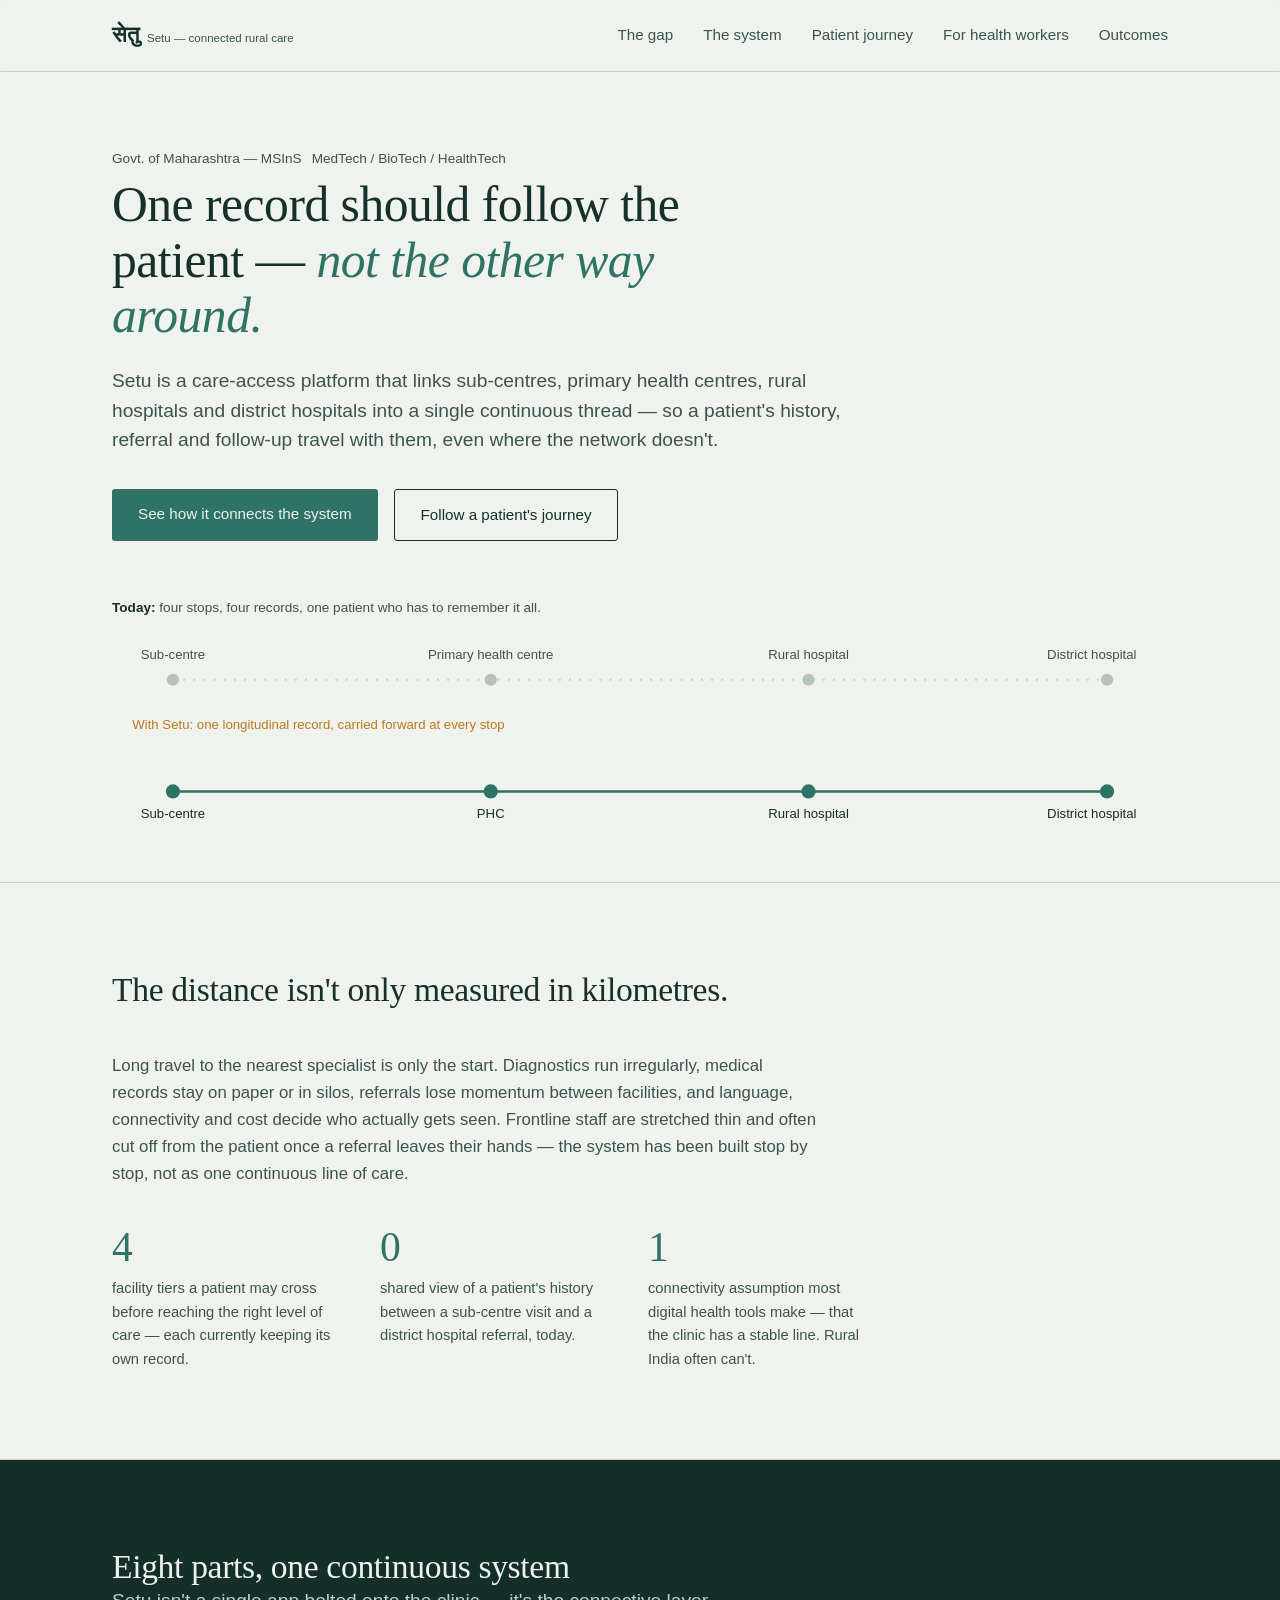
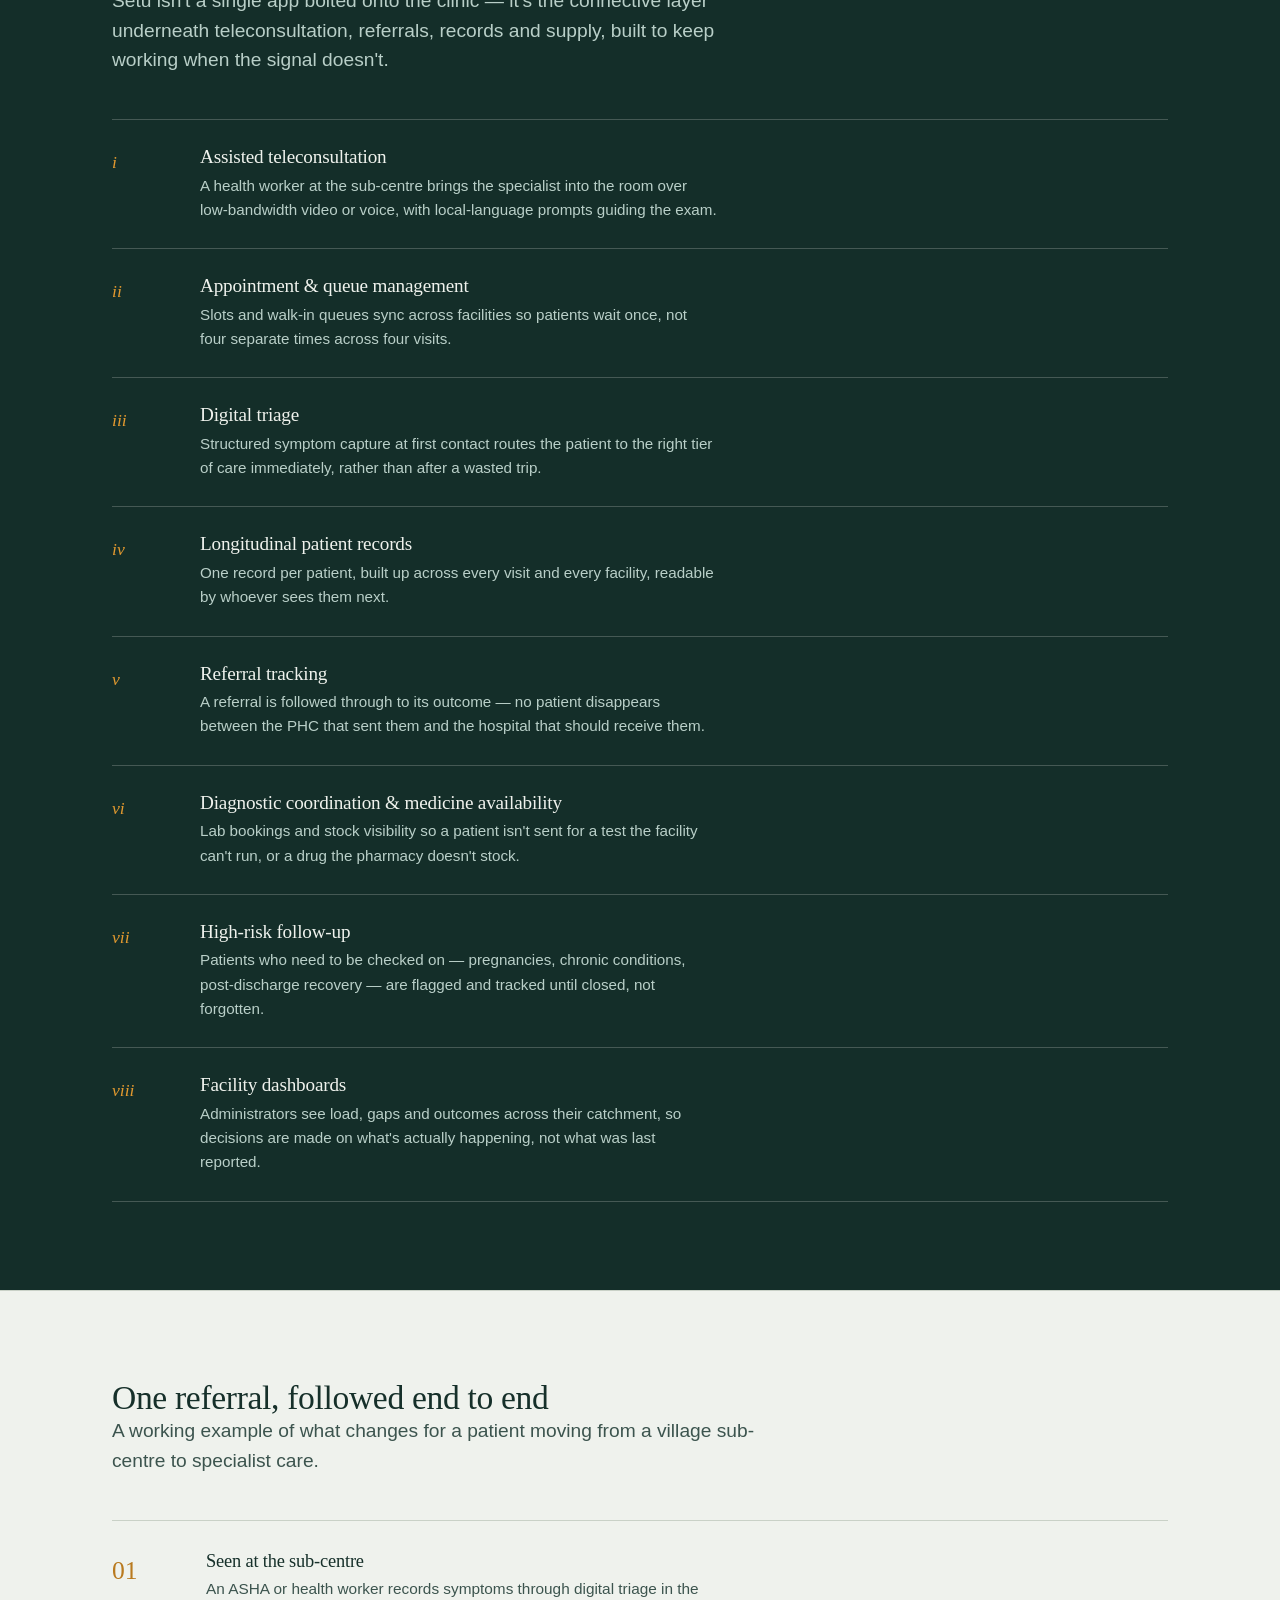
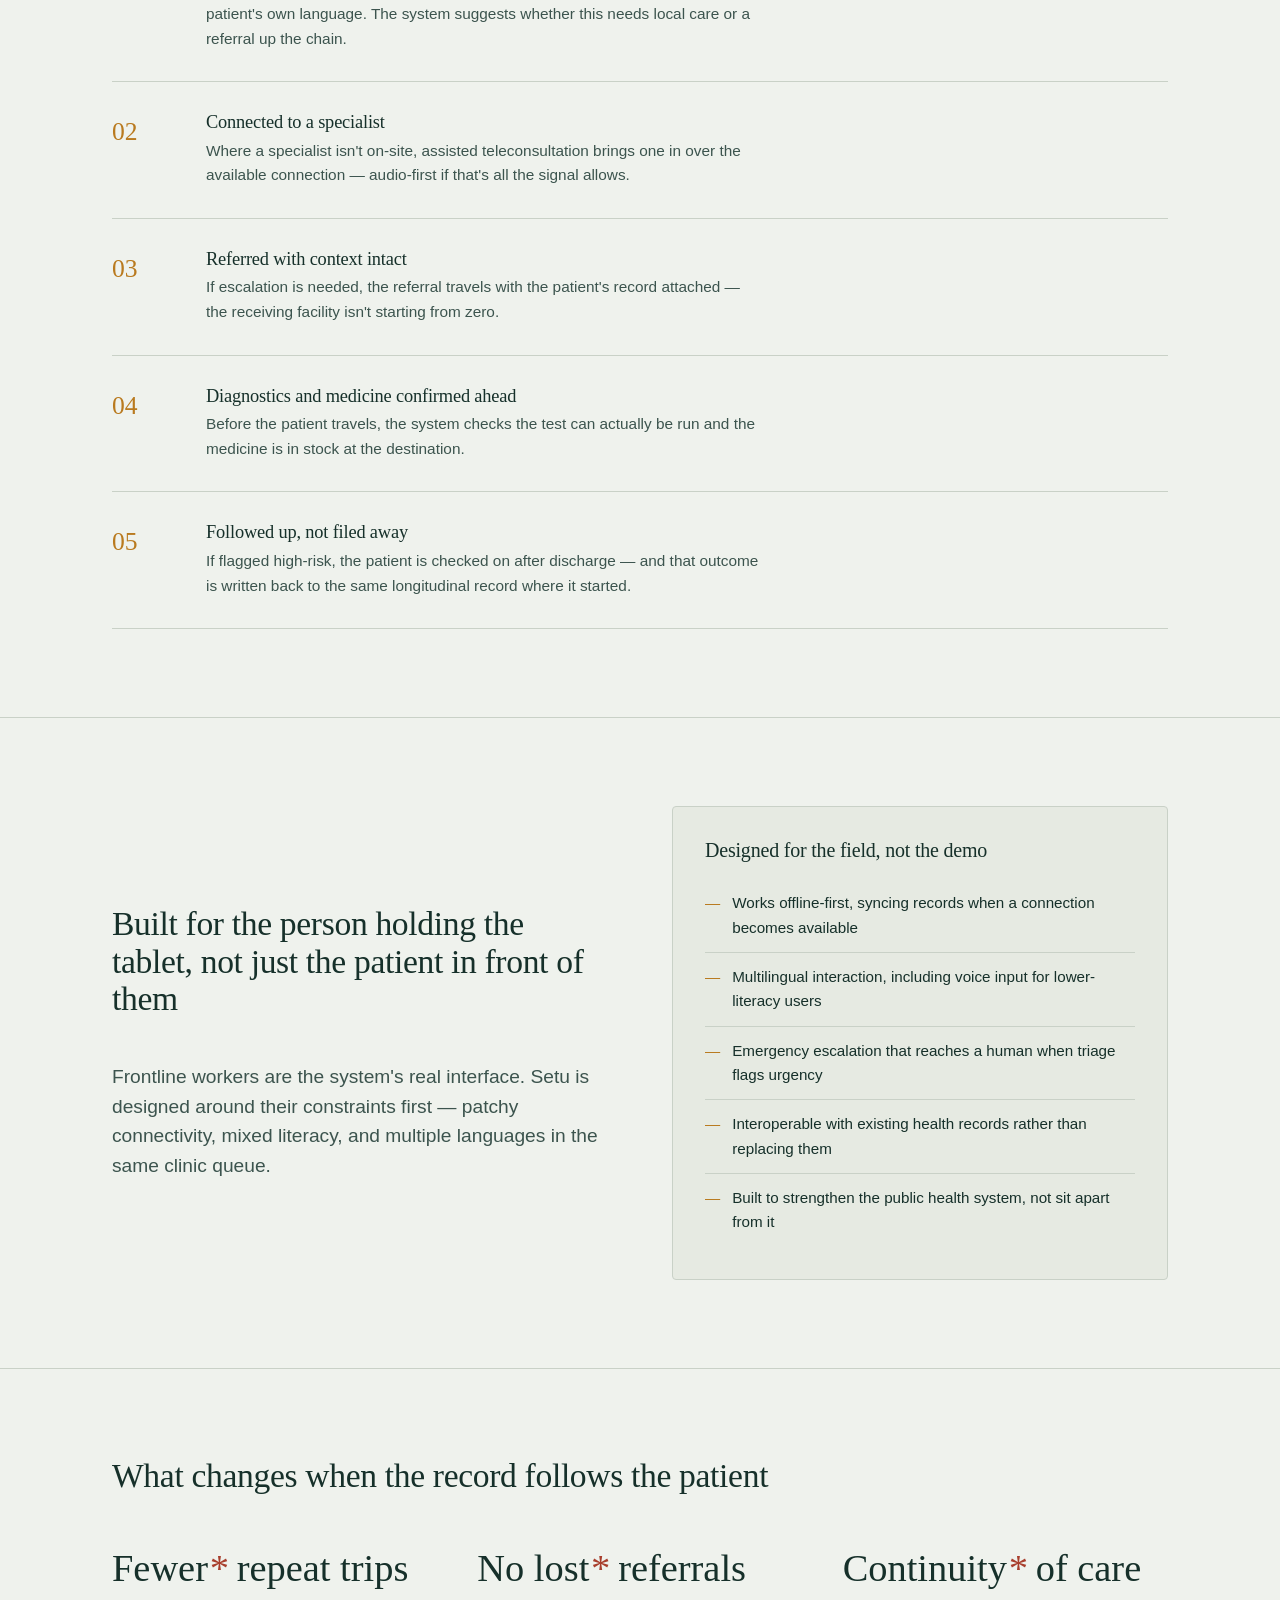
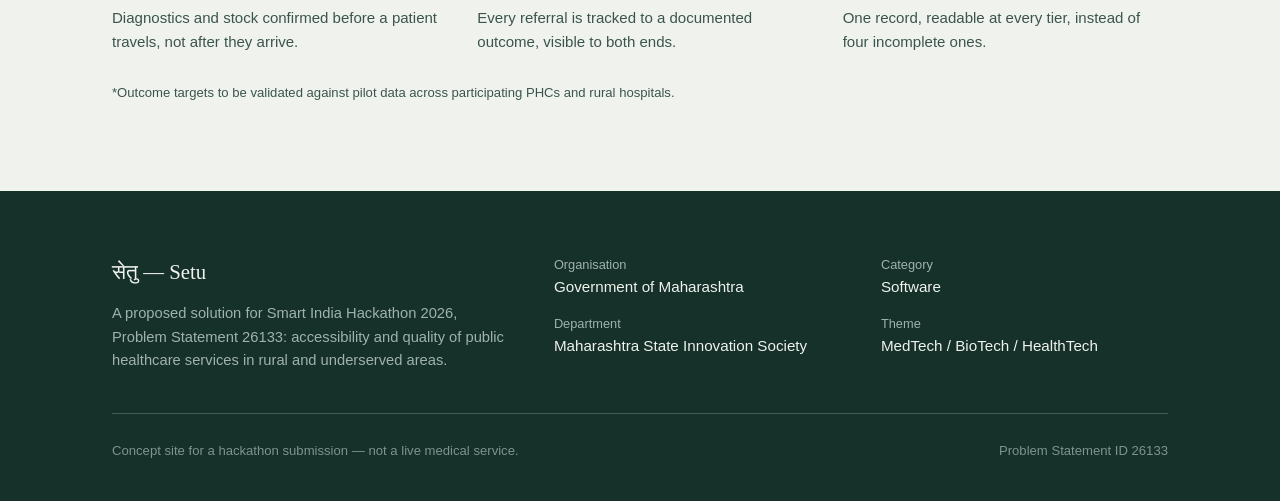
==== Setu — Connected care for rural Maharashtra.html @ 0e3720bf "Initial commit" ====
<!DOCTYPE html>
<!-- saved from url=(0050)file:///C:/Users/nicec/Downloads/index.html#system -->
<html lang="en"><head><meta http-equiv="Content-Type" content="text/html; charset=UTF-8">

<meta name="viewport" content="width=device-width, initial-scale=1.0">
<title>Setu — Connected care for rural Maharashtra</title>
<link rel="preconnect" href="https://fonts.googleapis.com/">
<link href="./Setu — Connected care for rural Maharashtra_files/css2" rel="stylesheet">
<style>
  :root{
    --paper: #EFF2ED;
    --paper-dim: #E6EAE2;
    --ink: #16302A;
    --ink-soft: #3C544E;
    --teal: #2F7266;
    --teal-deep: #142E29;
    --marigold: #E2992F;
    --marigold-deep: #B97A1F;
    --rust: #A83E2C;
    --line: #C9D1C7;
    --line-on-dark: rgba(239,242,237,0.22);
    --serif: "Newsreader", Georgia, serif;
    --sans: "IBM Plex Sans", -apple-system, sans-serif;
  }
  *{box-sizing:border-box; margin:0; padding:0;}
  html{scroll-behavior:smooth;}
  body{
    background:var(--paper);
    color:var(--ink);
    font-family:var(--sans);
    font-size:16px;
    line-height:1.6;
    -webkit-font-smoothing:antialiased;
  }
  a{color:inherit;}
  img,svg{display:block; max-width:100%;}
  .wrap{max-width:1120px; margin:0 auto; padding:0 32px;}
  @media(max-width:640px){ .wrap{padding:0 20px;} }

  h1,h2,h3{font-family:var(--serif); font-weight:500; line-height:1.12; letter-spacing:-0.01em;}
  .lede{font-size:1.2rem; line-height:1.55; color:var(--ink-soft); max-width:38em;}
  .col{max-width:42em;}

  /* header */
  header{
    position:sticky; top:0; z-index:50;
    background:rgba(239,242,237,0.9);
    backdrop-filter:blur(8px);
    border-bottom:1px solid var(--line);
  }
  .nav{
    display:flex; align-items:center; justify-content:space-between;
    padding:18px 32px; max-width:1120px; margin:0 auto;
  }
  .brand{
    font-family:var(--serif); font-size:1.35rem; font-weight:600;
    display:flex; align-items:baseline; gap:8px;
  }
  .brand small{font-family:var(--sans); font-weight:400; font-size:0.72rem; color:var(--ink-soft);}
  nav.links{display:flex; gap:30px; font-size:0.95rem;}
  nav.links a{text-decoration:none; color:var(--ink-soft); transition:color .15s;}
  nav.links a:hover{color:var(--teal);}
  @media(max-width:760px){ nav.links{display:none;} }

  /* hero */
  .hero{padding:76px 0 40px;}
  .hero h1{font-size:3.1rem; max-width:14em; margin-bottom:22px;}
  .hero h1 em{font-style:italic; color:var(--teal);}
  @media(max-width:640px){ .hero h1{font-size:2.1rem;} }
  .hero .lede{margin-bottom:34px;}
  .tag-row{display:flex; gap:10px; flex-wrap:wrap; margin-bottom:8px; font-size:0.85rem; color:var(--ink-soft);}

  /* pathway diagram */
  .pathway{margin-top:56px;}
  .pathway-label{font-size:0.85rem; color:var(--ink-soft); margin-bottom:10px;}
  .pathway-label b{color:var(--ink);}
  svg text{font-family:var(--sans);}

  /* section rhythm */
  section{padding:88px 0;}
  section + section{border-top:1px solid var(--line);}
  .section-head{margin-bottom:44px;}
  .section-head h2{font-size:2.1rem;}
  @media(max-width:640px){ .section-head h2{font-size:1.6rem;} section{padding:60px 0;} }

  /* problem section */
  .stat-row{display:flex; gap:48px; flex-wrap:wrap; margin-top:40px;}
  .stat{max-width:220px;}
  .stat .num{font-family:var(--serif); font-size:2.6rem; color:var(--teal); line-height:1;}
  .stat p{font-size:0.92rem; color:var(--ink-soft); margin-top:8px;}

  /* system / dark band */
  .system{background:var(--teal-deep); color:var(--paper);}
  .system .section-head p{color:#B9CFC8;}
  .system .lede{color:#B9CFC8;}
  .modules{display:flex; flex-direction:column; margin-top:20px;}
  .module{
    display:grid; grid-template-columns:64px 1fr; gap:24px;
    padding:26px 0; border-top:1px solid var(--line-on-dark);
  }
  .modules .module:last-child{border-bottom:1px solid var(--line-on-dark);}
  .module .mk{font-family:var(--serif); font-style:italic; font-size:1.1rem; color:var(--marigold); padding-top:2px;}
  .module h3{font-size:1.2rem; font-weight:500; color:var(--paper); margin-bottom:6px;}
  .module p{font-size:0.95rem; color:#B9CFC8; max-width:34em;}
  @media(max-width:640px){ .module{grid-template-columns:1fr; gap:6px;} }

  /* journey - numbered sequence, justified: it's an actual pathway */
  .journey-list{margin-top:8px; border-top:1px solid var(--line);}
  .journey-item{
    display:grid; grid-template-columns:70px 1fr; gap:24px;
    padding:30px 0; border-bottom:1px solid var(--line);
    align-items:start;
  }
  .journey-item .n{font-family:var(--serif); font-size:1.6rem; color:var(--marigold-deep);}
  .journey-item h3{font-size:1.15rem; font-weight:500; margin-bottom:6px;}
  .journey-item p{color:var(--ink-soft); font-size:0.96rem; max-width:36em;}
  @media(max-width:640px){ .journey-item{grid-template-columns:1fr; gap:4px;} }

  /* frontline split */
  .split{display:grid; grid-template-columns:1fr 1fr; gap:64px; align-items:center;}
  @media(max-width:800px){ .split{grid-template-columns:1fr; gap:36px;} }
  .field-card{
    background:var(--paper-dim);
    border:1px solid var(--line);
    border-radius:4px;
    padding:32px;
  }
  .field-card ul{list-style:none; margin-top:18px;}
  .field-card li{
    padding:12px 0; border-top:1px solid var(--line);
    display:flex; gap:12px; font-size:0.95rem;
  }
  .field-card li:first-child{border-top:none;}
  .field-card li::before{content:"—"; color:var(--marigold-deep); flex-shrink:0;}

  /* impact */
  .impact-row{display:grid; grid-template-columns:repeat(3,1fr); gap:40px; margin-top:44px;}
  @media(max-width:760px){ .impact-row{grid-template-columns:1fr; gap:32px;} }
  .impact-item .num{font-family:var(--serif); font-size:2.4rem; color:var(--ink);}
  .impact-item .num span{color:var(--rust); font-style:italic;}
  .impact-item p{color:var(--ink-soft); font-size:0.94rem; margin-top:6px;}

  /* footer */
  footer{background:var(--ink); color:var(--paper); padding:64px 0 40px;}
  footer .foot-grid{display:grid; grid-template-columns:1.4fr 1fr 1fr; gap:40px; padding-bottom:40px; border-bottom:1px solid var(--line-on-dark);}
  @media(max-width:760px){ footer .foot-grid{grid-template-columns:1fr; gap:28px;} }
  footer h4{font-family:var(--serif); font-size:1.3rem; font-weight:500; margin-bottom:14px;}
  footer p{color:#9FB3AC; font-size:0.92rem; max-width:30em;}
  footer .meta dt{color:#9FB3AC; font-size:0.8rem;}
  footer .meta dd{margin-bottom:14px; font-size:0.95rem;}
  .foot-bottom{display:flex; justify-content:space-between; padding-top:26px; font-size:0.82rem; color:#7E958D; flex-wrap:wrap; gap:10px;}

  .btn{
    display:inline-block; background:var(--teal); color:var(--paper);
    padding:13px 26px; border-radius:3px; text-decoration:none;
    font-size:0.95rem; font-weight:500; transition:background .15s;
  }
  .btn:hover{background:var(--teal-deep);}
  .btn.ghost{background:transparent; border:1px solid var(--ink); color:var(--ink);}
  .btn.ghost:hover{background:var(--ink); color:var(--paper);}
  .btn-row{display:flex; gap:16px; flex-wrap:wrap;}

  @media (prefers-reduced-motion: reduce){
    html{scroll-behavior:auto;}
    .draw{stroke-dashoffset:0 !important; transition:none !important;}
  }
</style>
</head>
<body>

<header>
  <div class="nav">
    <div class="brand">सेतु <small>Setu — connected rural care</small></div>
    <nav class="links">
      <a href="file:///C:/Users/nicec/Downloads/index.html#problem">The gap</a>
      <a href="file:///C:/Users/nicec/Downloads/index.html#system">The system</a>
      <a href="file:///C:/Users/nicec/Downloads/index.html#journey">Patient journey</a>
      <a href="file:///C:/Users/nicec/Downloads/index.html#frontline">For health workers</a>
      <a href="file:///C:/Users/nicec/Downloads/index.html#impact">Outcomes</a>
    </nav>
  </div>
</header>

<section class="hero">
  <div class="wrap">
    <div class="tag-row">
      <span>Govt. of Maharashtra — MSInS</span>
      <span>MedTech / BioTech / HealthTech</span>
    </div>
    <h1>One record should follow the patient — <em>not the other way around.</em></h1>
    <p class="lede">Setu is a care-access platform that links sub-centres, primary health centres, rural hospitals and district hospitals into a single continuous thread — so a patient's history, referral and follow-up travel with them, even where the network doesn't.</p>
    <div class="btn-row">
      <a class="btn" href="file:///C:/Users/nicec/Downloads/index.html#system">See how it connects the system</a>
      <a class="btn ghost" href="file:///C:/Users/nicec/Downloads/index.html#journey">Follow a patient's journey</a>
    </div>

    <div class="pathway">
      <div class="pathway-label"><b>Today:</b> four stops, four records, one patient who has to remember it all.</div>
      <svg viewBox="0 0 1040 210" width="100%" role="img" aria-label="Diagram showing disconnected health facilities today, connected by Setu below">
        <!-- broken line today -->
        <g id="today-row">
          <line x1="60" y1="50" x2="980" y2="50" stroke="var(--line)" stroke-width="2" stroke-dasharray="2 8"></line>
          <g font-size="13" fill="#3C544E">
            <circle cx="60" cy="50" r="6" fill="#B7C2B9"></circle>
            <text x="60" y="30" text-anchor="middle">Sub-centre</text>
            <circle cx="373" cy="50" r="6" fill="#B7C2B9"></circle>
            <text x="373" y="30" text-anchor="middle">Primary health centre</text>
            <circle cx="686" cy="50" r="6" fill="#B7C2B9"></circle>
            <text x="686" y="30" text-anchor="middle">Rural hospital</text>
            <circle cx="980" cy="50" r="6" fill="#B7C2B9"></circle>
            <text x="965" y="30" text-anchor="middle">District hospital</text>
          </g>
        </g>
        <!-- connected line with Setu -->
        <g id="setu-row" transform="translate(0,110)">
          <path class="draw" d="M60,50 L980,50" stroke="#2F7266" stroke-width="2.5" fill="none" stroke-dasharray="920" stroke-dashoffset="920" style="transition: stroke-dashoffset 1.4s; stroke-dashoffset: 0;"></path>
          <g font-size="13" fill="#16302A">
            <circle cx="60" cy="50" r="7" fill="#2F7266"></circle>
            <text x="60" y="76" text-anchor="middle">Sub-centre</text>
            <circle cx="373" cy="50" r="7" fill="#2F7266"></circle>
            <text x="373" y="76" text-anchor="middle">PHC</text>
            <circle cx="686" cy="50" r="7" fill="#2F7266"></circle>
            <text x="686" y="76" text-anchor="middle">Rural hospital</text>
            <circle cx="980" cy="50" r="7" fill="#2F7266"></circle>
            <text x="965" y="76" text-anchor="middle">District hospital</text>
          </g>
          <text x="20" y="-12" font-size="13" fill="#B97A1F">With Setu: one longitudinal record, carried forward at every stop</text>
        </g>
      </svg>
    </div>
  </div>
</section>

<section id="problem">
  <div class="wrap">
    <div class="section-head col">
      <h2>The distance isn't only measured in kilometres.</h2>
    </div>
    <p class="col" style="color:var(--ink-soft); font-size:1.05rem;">
      Long travel to the nearest specialist is only the start. Diagnostics run irregularly, medical records stay on paper or in silos, referrals lose momentum between facilities, and language, connectivity and cost decide who actually gets seen. Frontline staff are stretched thin and often cut off from the patient once a referral leaves their hands — the system has been built stop by stop, not as one continuous line of care.
    </p>
    <div class="stat-row">
      <div class="stat">
        <div class="num">4</div>
        <p>facility tiers a patient may cross before reaching the right level of care — each currently keeping its own record.</p>
      </div>
      <div class="stat">
        <div class="num">0</div>
        <p>shared view of a patient's history between a sub-centre visit and a district hospital referral, today.</p>
      </div>
      <div class="stat">
        <div class="num">1</div>
        <p>connectivity assumption most digital health tools make — that the clinic has a stable line. Rural India often can't.</p>
      </div>
    </div>
  </div>
</section>

<section id="system" class="system">
  <div class="wrap">
    <div class="section-head col">
      <h2>Eight parts, one continuous system</h2>
      <p class="lede">Setu isn't a single app bolted onto the clinic — it's the connective layer underneath teleconsultation, referrals, records and supply, built to keep working when the signal doesn't.</p>
    </div>
    <div class="modules">
      <div class="module"><div class="mk">i</div><div><h3>Assisted teleconsultation</h3><p>A health worker at the sub-centre brings the specialist into the room over low-bandwidth video or voice, with local-language prompts guiding the exam.</p></div></div>
      <div class="module"><div class="mk">ii</div><div><h3>Appointment &amp; queue management</h3><p>Slots and walk-in queues sync across facilities so patients wait once, not four separate times across four visits.</p></div></div>
      <div class="module"><div class="mk">iii</div><div><h3>Digital triage</h3><p>Structured symptom capture at first contact routes the patient to the right tier of care immediately, rather than after a wasted trip.</p></div></div>
      <div class="module"><div class="mk">iv</div><div><h3>Longitudinal patient records</h3><p>One record per patient, built up across every visit and every facility, readable by whoever sees them next.</p></div></div>
      <div class="module"><div class="mk">v</div><div><h3>Referral tracking</h3><p>A referral is followed through to its outcome — no patient disappears between the PHC that sent them and the hospital that should receive them.</p></div></div>
      <div class="module"><div class="mk">vi</div><div><h3>Diagnostic coordination &amp; medicine availability</h3><p>Lab bookings and stock visibility so a patient isn't sent for a test the facility can't run, or a drug the pharmacy doesn't stock.</p></div></div>
      <div class="module"><div class="mk">vii</div><div><h3>High-risk follow-up</h3><p>Patients who need to be checked on — pregnancies, chronic conditions, post-discharge recovery — are flagged and tracked until closed, not forgotten.</p></div></div>
      <div class="module"><div class="mk">viii</div><div><h3>Facility dashboards</h3><p>Administrators see load, gaps and outcomes across their catchment, so decisions are made on what's actually happening, not what was last reported.</p></div></div>
    </div>
  </div>
</section>

<section id="journey">
  <div class="wrap">
    <div class="section-head col">
      <h2>One referral, followed end to end</h2>
      <p class="lede">A working example of what changes for a patient moving from a village sub-centre to specialist care.</p>
    </div>
    <div class="journey-list">
      <div class="journey-item">
        <div class="n">01</div>
        <div><h3>Seen at the sub-centre</h3><p>An ASHA or health worker records symptoms through digital triage in the patient's own language. The system suggests whether this needs local care or a referral up the chain.</p></div>
      </div>
      <div class="journey-item">
        <div class="n">02</div>
        <div><h3>Connected to a specialist</h3><p>Where a specialist isn't on-site, assisted teleconsultation brings one in over the available connection — audio-first if that's all the signal allows.</p></div>
      </div>
      <div class="journey-item">
        <div class="n">03</div>
        <div><h3>Referred with context intact</h3><p>If escalation is needed, the referral travels with the patient's record attached — the receiving facility isn't starting from zero.</p></div>
      </div>
      <div class="journey-item">
        <div class="n">04</div>
        <div><h3>Diagnostics and medicine confirmed ahead</h3><p>Before the patient travels, the system checks the test can actually be run and the medicine is in stock at the destination.</p></div>
      </div>
      <div class="journey-item">
        <div class="n">05</div>
        <div><h3>Followed up, not filed away</h3><p>If flagged high-risk, the patient is checked on after discharge — and that outcome is written back to the same longitudinal record where it started.</p></div>
      </div>
    </div>
  </div>
</section>

<section id="frontline">
  <div class="wrap">
    <div class="split">
      <div>
        <div class="section-head">
          <h2>Built for the person holding the tablet, not just the patient in front of them</h2>
        </div>
        <p class="lede">Frontline workers are the system's real interface. Setu is designed around their constraints first — patchy connectivity, mixed literacy, and multiple languages in the same clinic queue.</p>
      </div>
      <div class="field-card">
        <h3 style="font-family:var(--serif); font-weight:500; font-size:1.25rem;">Designed for the field, not the demo</h3>
        <ul>
          <li>Works offline-first, syncing records when a connection becomes available</li>
          <li>Multilingual interaction, including voice input for lower-literacy users</li>
          <li>Emergency escalation that reaches a human when triage flags urgency</li>
          <li>Interoperable with existing health records rather than replacing them</li>
          <li>Built to strengthen the public health system, not sit apart from it</li>
        </ul>
      </div>
    </div>
  </div>
</section>

<section id="impact">
  <div class="wrap">
    <div class="section-head col">
      <h2>What changes when the record follows the patient</h2>
    </div>
    <div class="impact-row">
      <div class="impact-item"><div class="num">Fewer<span>*</span> repeat trips</div><p>Diagnostics and stock confirmed before a patient travels, not after they arrive.</p></div>
      <div class="impact-item"><div class="num">No lost<span>*</span> referrals</div><p>Every referral is tracked to a documented outcome, visible to both ends.</p></div>
      <div class="impact-item"><div class="num">Continuity<span>*</span> of care</div><p>One record, readable at every tier, instead of four incomplete ones.</p></div>
    </div>
    <p style="font-size:0.82rem; color:var(--ink-soft); margin-top:28px;">*Outcome targets to be validated against pilot data across participating PHCs and rural hospitals.</p>
  </div>
</section>

<footer>
  <div class="wrap">
    <div class="foot-grid">
      <div>
        <h4>सेतु — Setu</h4>
        <p>A proposed solution for Smart India Hackathon 2026, Problem Statement 26133: accessibility and quality of public healthcare services in rural and underserved areas.</p>
      </div>
      <div class="meta">
        <dl>
          <dt>Organisation</dt><dd>Government of Maharashtra</dd>
          <dt>Department</dt><dd>Maharashtra State Innovation Society</dd>
        </dl>
      </div>
      <div class="meta">
        <dl>
          <dt>Category</dt><dd>Software</dd>
          <dt>Theme</dt><dd>MedTech / BioTech / HealthTech</dd>
        </dl>
      </div>
    </div>
    <div class="foot-bottom">
      <span>Concept site for a hackathon submission — not a live medical service.</span>
      <span>Problem Statement ID 26133</span>
    </div>
  </div>
</footer>

<script>
  // single orchestrated reveal: draw the "connected" pathway line once, on load
  window.addEventListener('DOMContentLoaded', () => {
    const line = document.querySelector('#setu-row .draw');
    if(line){
      requestAnimationFrame(() => {
        line.style.transition = 'stroke-dashoffset 1.4s ease';
        line.style.strokeDashoffset = '0';
      });
    }
  });
</script>



</body></html>
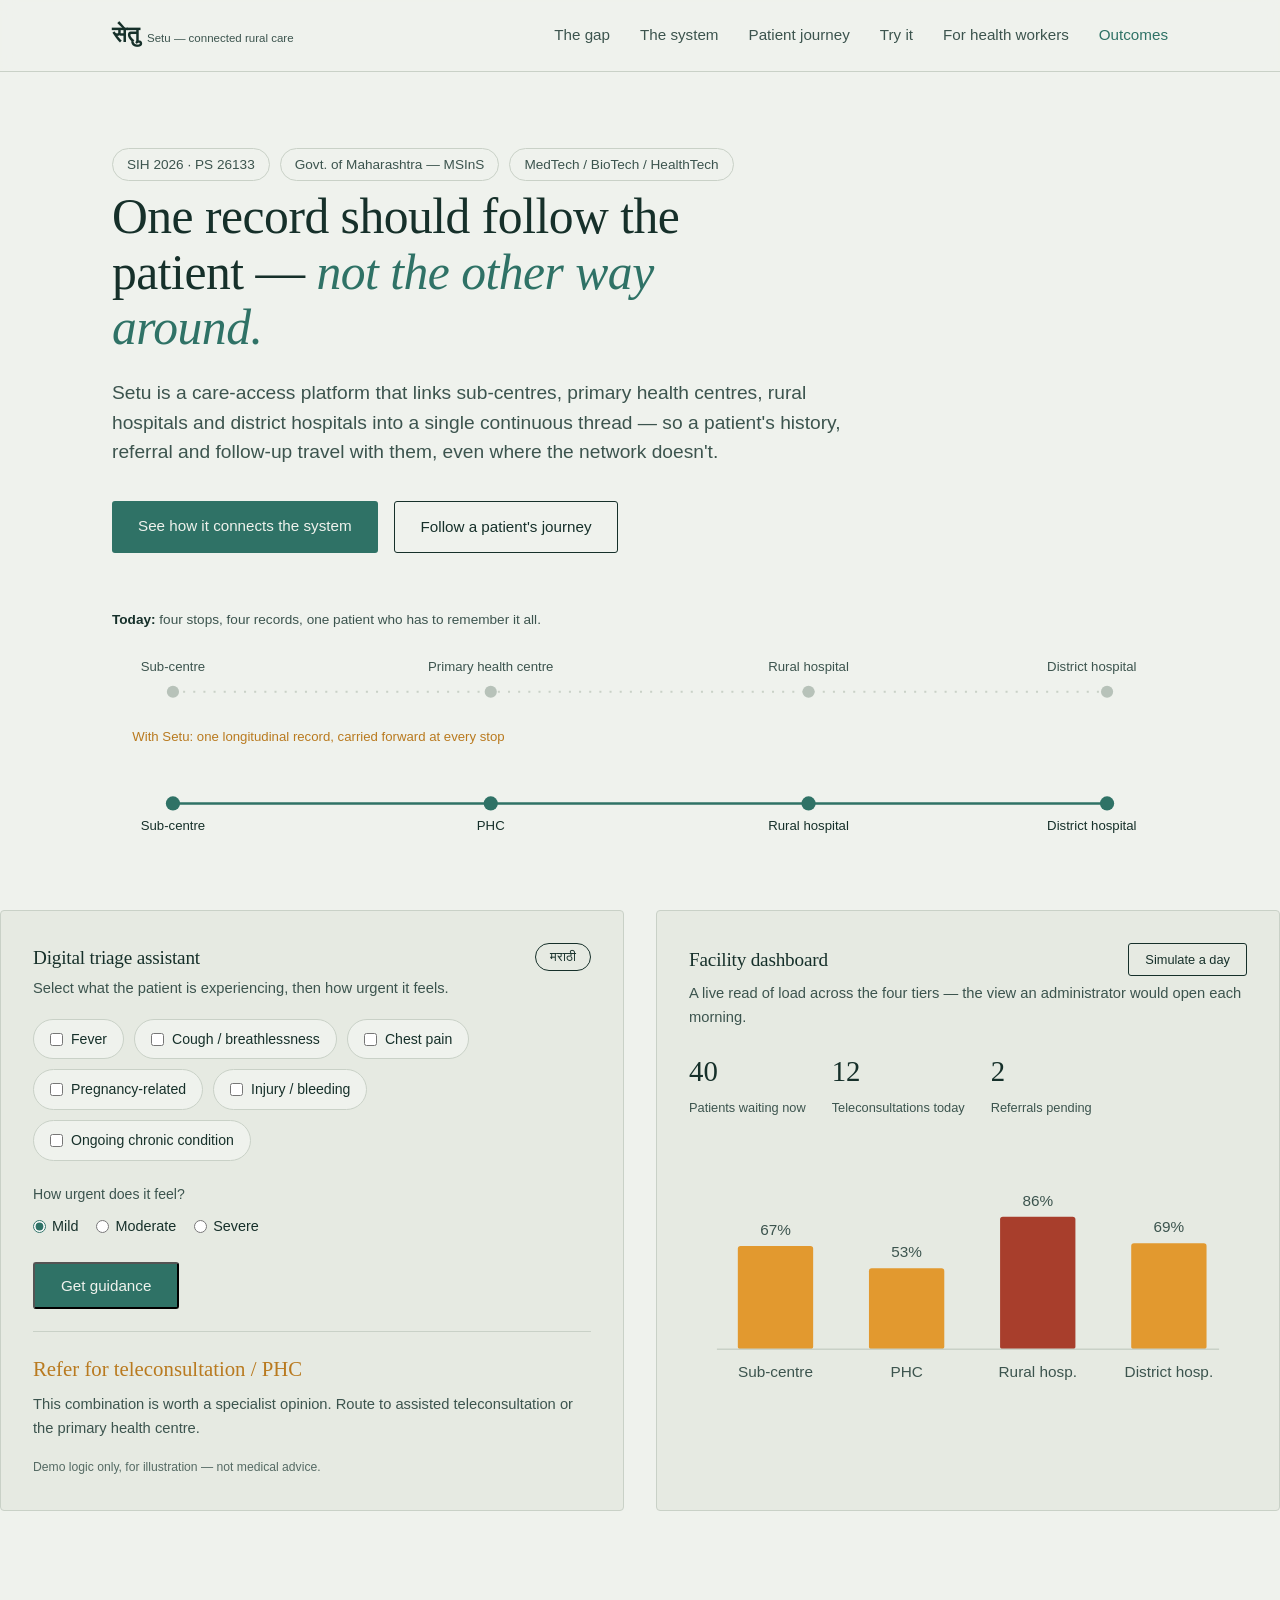
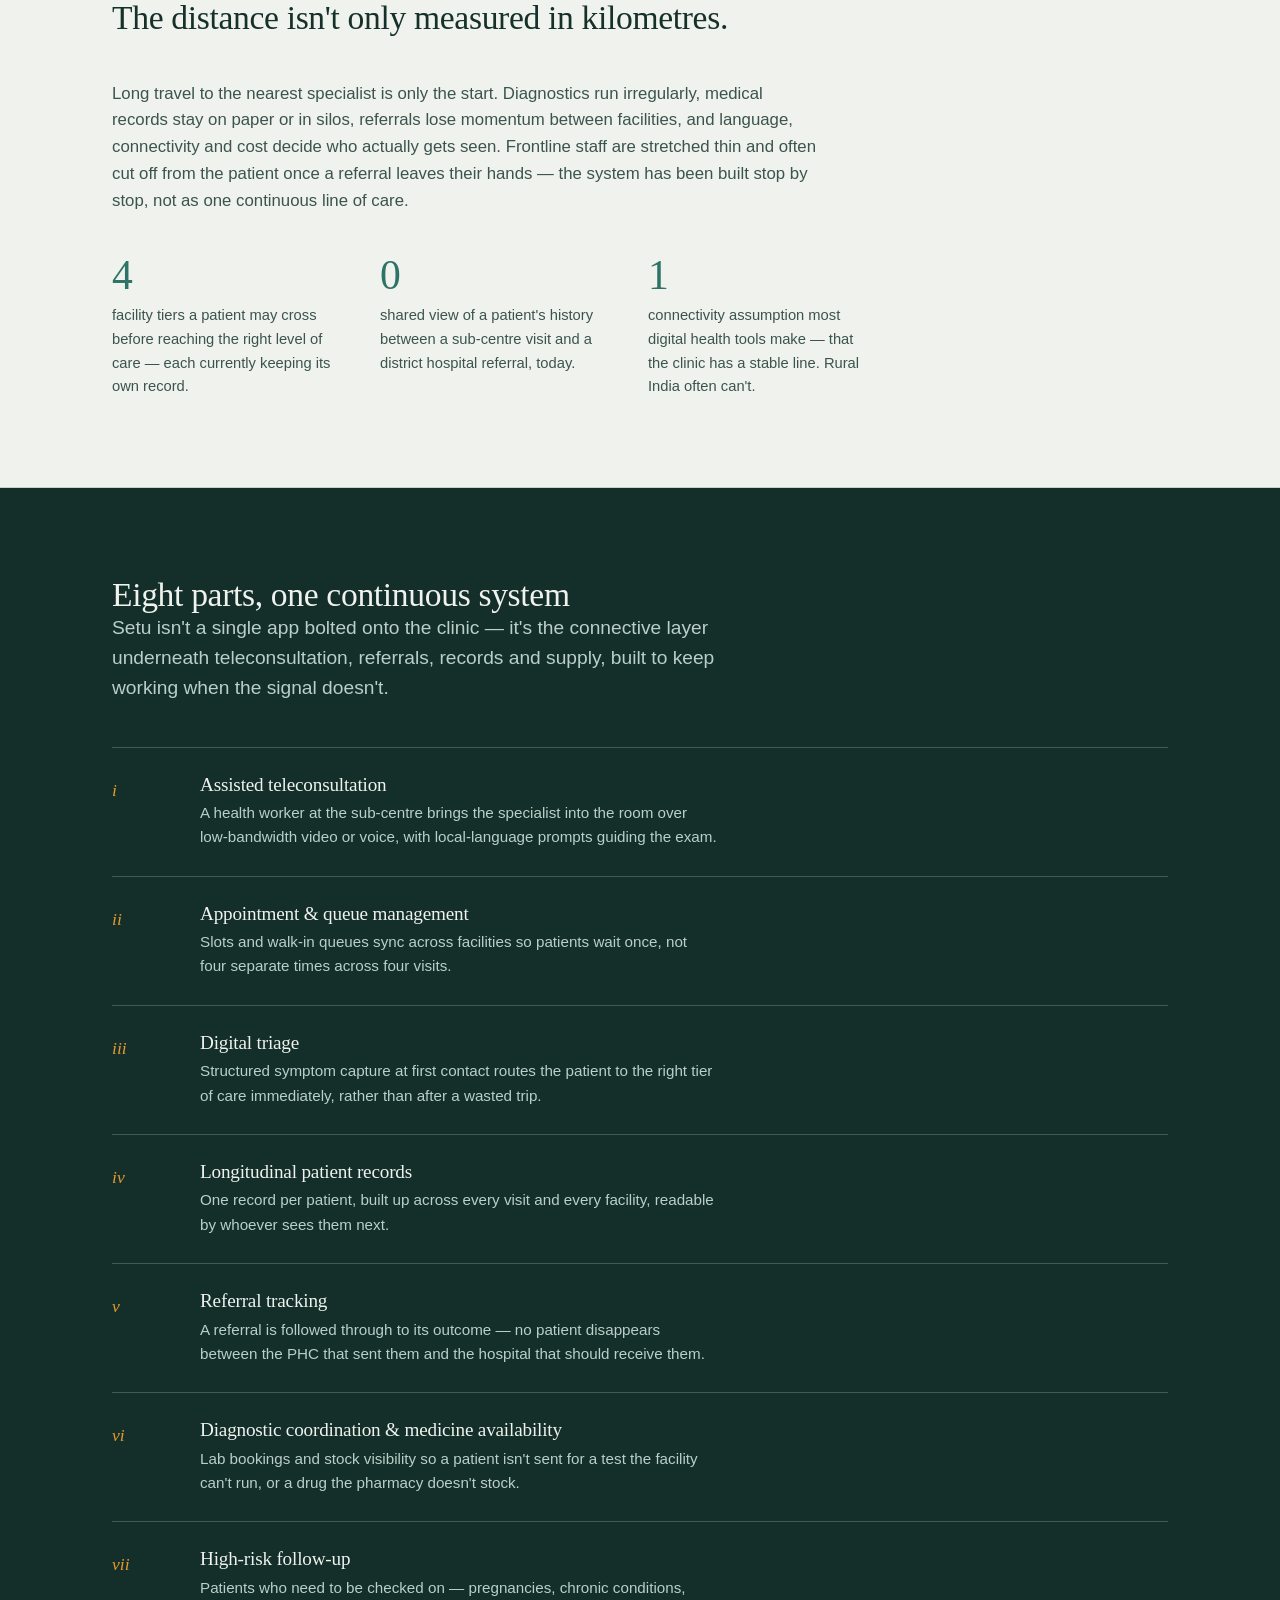
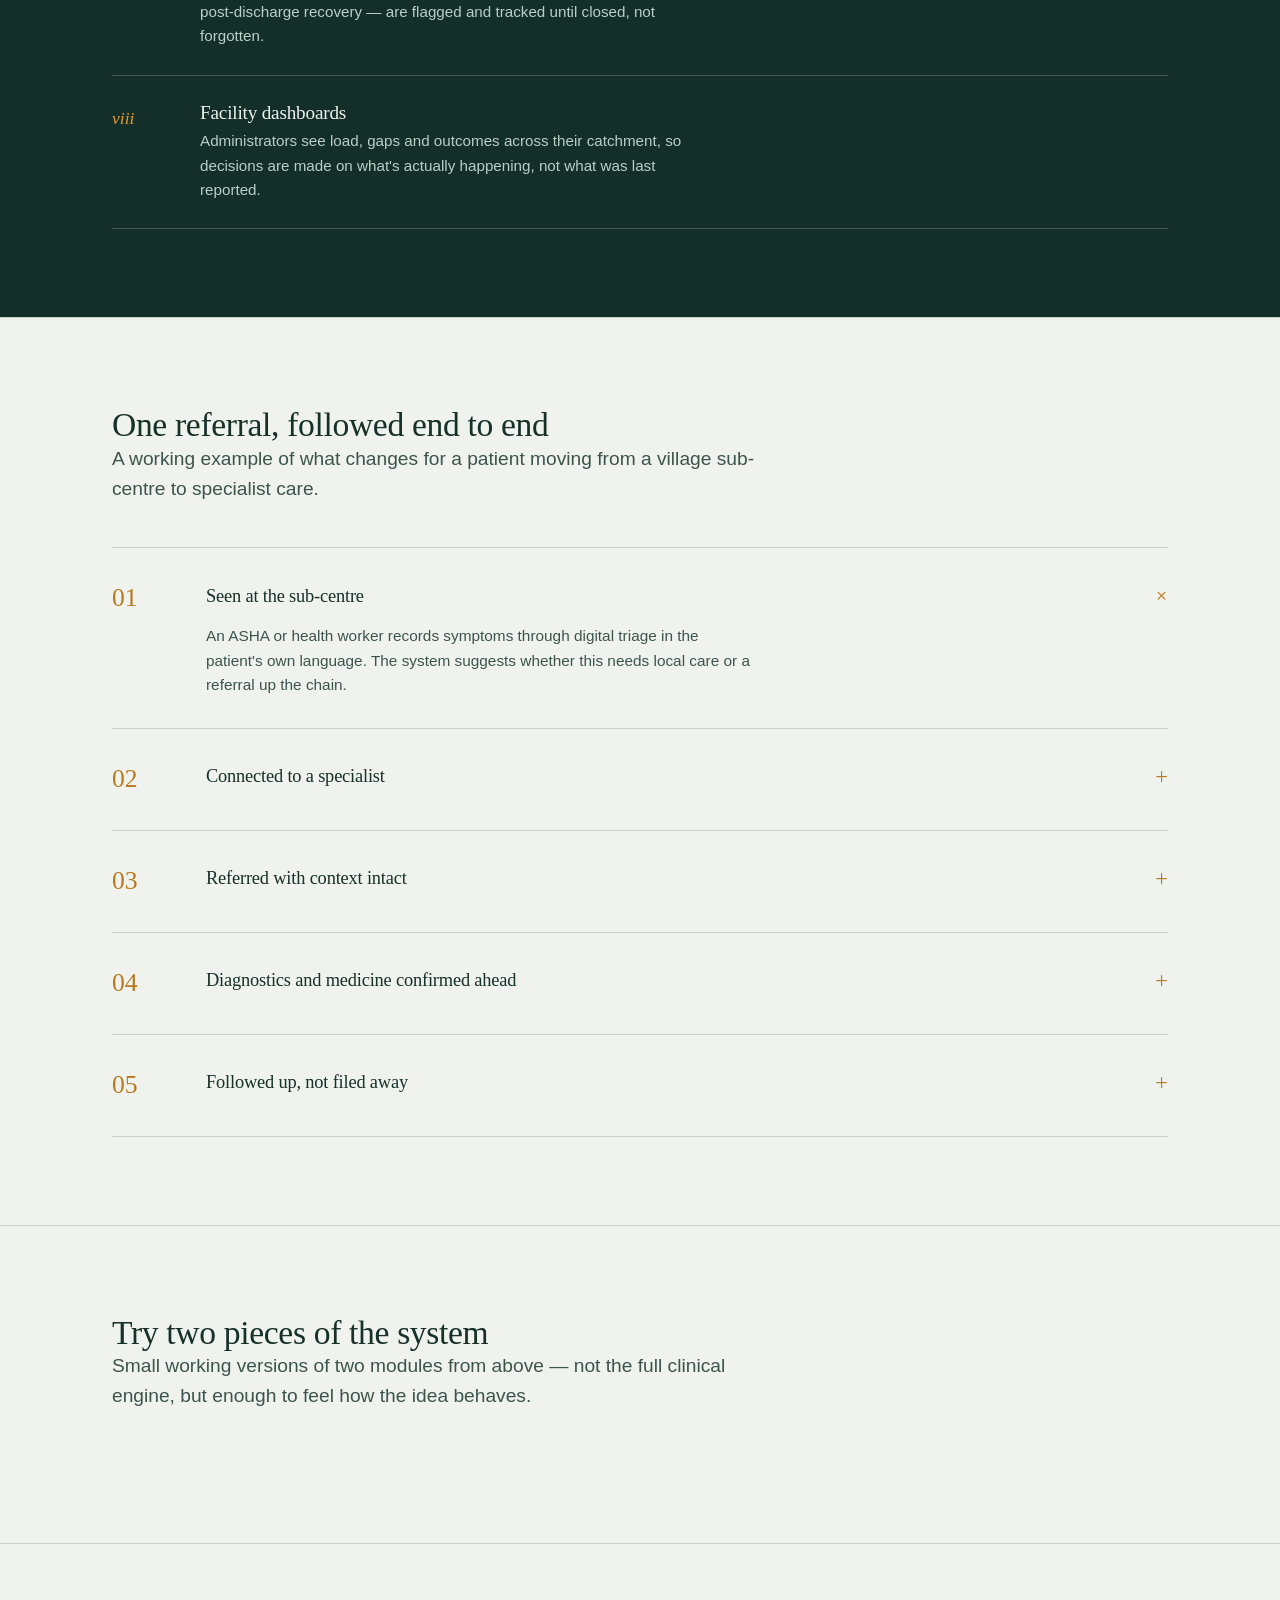
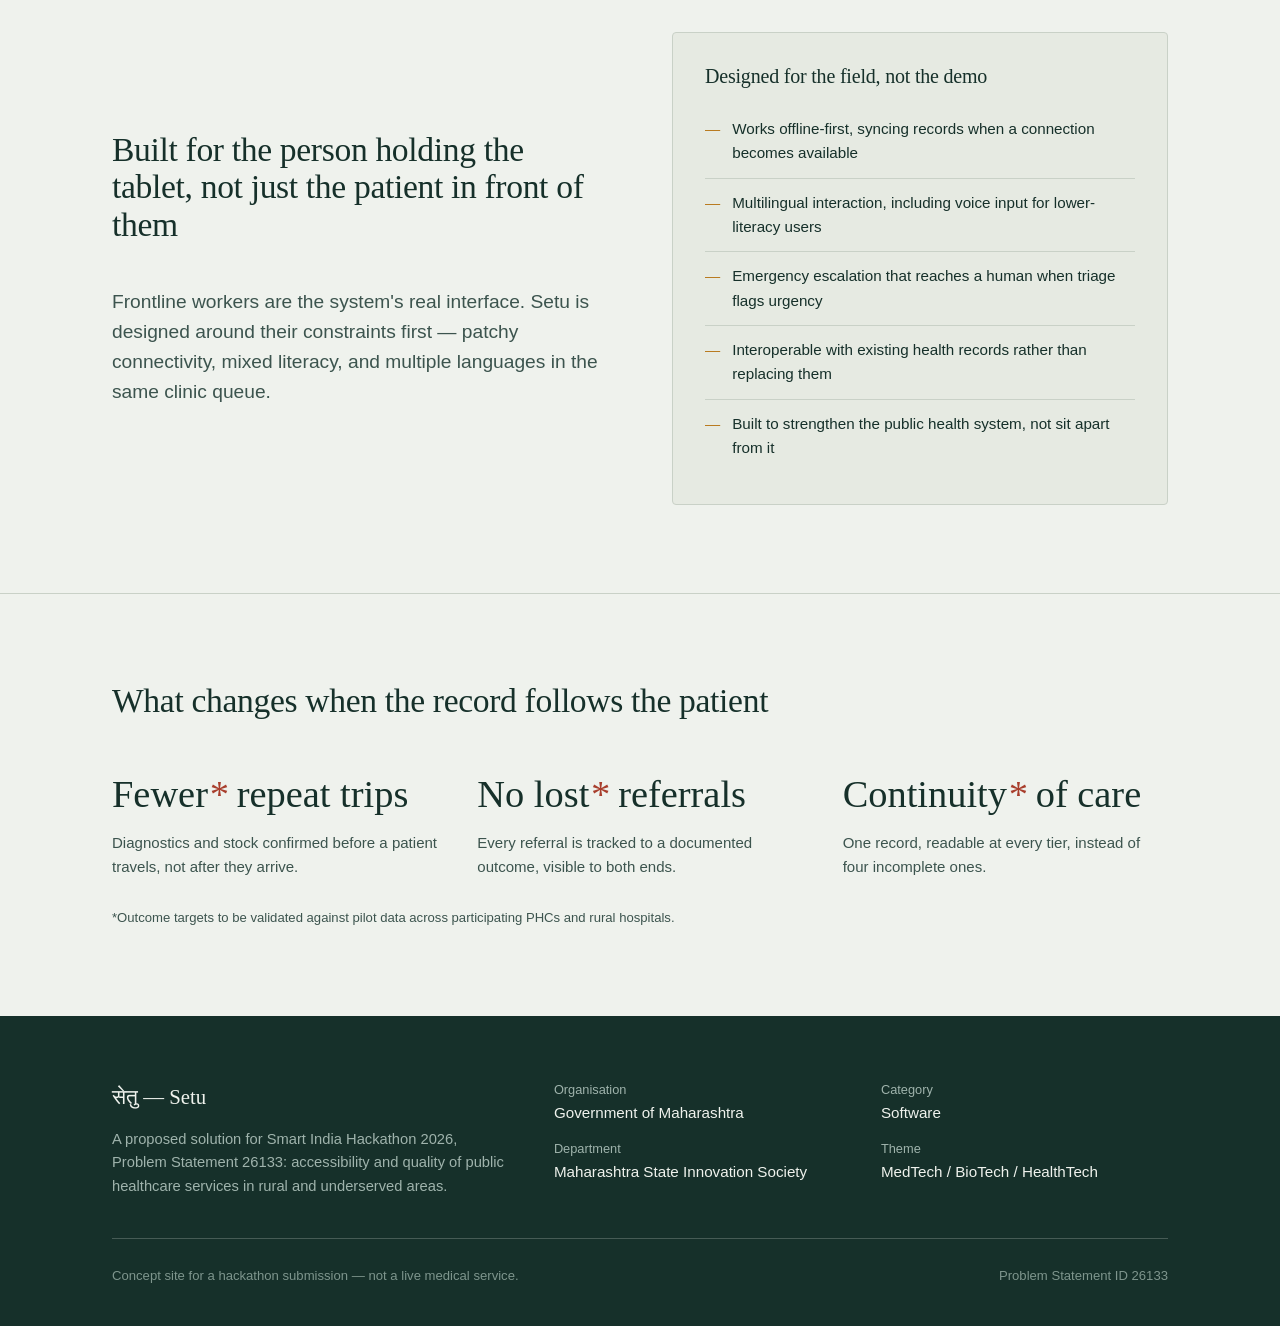
==== commit a8424dc4: "Initial Commit" ====
--- a/Setu — Connected care for rural Maharashtra.html
+++ b/Setu — Connected care for rural Maharashtra.html
@@ -1,5 +1,5 @@
 <!DOCTYPE html>
-<!-- saved from url=(0050)file:///C:/Users/nicec/Downloads/index.html#system -->
+<!-- saved from url=(0045)file:///C:/Users/nicec/Downloads/index_4.html -->
 <html lang="en"><head><meta http-equiv="Content-Type" content="text/html; charset=UTF-8">
 
 <meta name="viewport" content="width=device-width, initial-scale=1.0">
@@ -57,10 +57,28 @@
     display:flex; align-items:baseline; gap:8px;
   }
   .brand small{font-family:var(--sans); font-weight:400; font-size:0.72rem; color:var(--ink-soft);}
+  .nav{position:relative;}
   nav.links{display:flex; gap:30px; font-size:0.95rem;}
   nav.links a{text-decoration:none; color:var(--ink-soft); transition:color .15s;}
   nav.links a:hover{color:var(--teal);}
-  @media(max-width:760px){ nav.links{display:none;} }
+  nav.links a.active{color:var(--teal); font-weight:500;}
+  .menu-btn{display:none; flex-direction:column; gap:5px; background:none; border:none; cursor:pointer; padding:6px;}
+  .menu-btn span{width:22px; height:2px; background:var(--ink); display:block; transition:transform .2s, opacity .2s;}
+  .menu-btn.open span:nth-child(1){transform:translateY(7px) rotate(45deg);}
+  .menu-btn.open span:nth-child(2){opacity:0;}
+  .menu-btn.open span:nth-child(3){transform:translateY(-7px) rotate(-45deg);}
+  @media(max-width:760px){
+    .menu-btn{display:flex;}
+    nav.links{
+      display:none; position:absolute; top:100%; left:0; right:0;
+      background:var(--paper); border-bottom:1px solid var(--line);
+      flex-direction:column; padding:6px 20px 18px; gap:0;
+      box-shadow:0 12px 24px rgba(20,40,35,0.08);
+    }
+    nav.links.open{display:flex;}
+    nav.links a{padding:12px 0; border-top:1px solid var(--line);}
+    nav.links a:first-child{border-top:none;}
+  }
 
   /* hero */
   .hero{padding:76px 0 40px;}
@@ -69,6 +87,7 @@
   @media(max-width:640px){ .hero h1{font-size:2.1rem;} }
   .hero .lede{margin-bottom:34px;}
   .tag-row{display:flex; gap:10px; flex-wrap:wrap; margin-bottom:8px; font-size:0.85rem; color:var(--ink-soft);}
+  .tag-row span{border:1px solid var(--line); border-radius:100px; padding:5px 14px;}
 
   /* pathway diagram */
   .pathway{margin-top:56px;}
@@ -112,9 +131,48 @@
     align-items:start;
   }
   .journey-item .n{font-family:var(--serif); font-size:1.6rem; color:var(--marigold-deep);}
-  .journey-item h3{font-size:1.15rem; font-weight:500; margin-bottom:6px;}
+  .journey-item h3{font-size:1.15rem; font-weight:500;}
   .journey-item p{color:var(--ink-soft); font-size:0.96rem; max-width:36em;}
   @media(max-width:640px){ .journey-item{grid-template-columns:1fr; gap:4px;} }
+  .journey-toggle{display:flex; justify-content:space-between; align-items:center; gap:16px; width:100%; background:none; border:none; cursor:pointer; text-align:left; font:inherit; padding:0; color:inherit;}
+  .journey-toggle .chev{font-family:var(--serif); font-size:1.4rem; color:var(--marigold-deep); transition:transform .2s ease; flex-shrink:0;}
+  .journey-item.open .chev{transform:rotate(45deg);}
+  .journey-body{max-height:0; overflow:hidden; transition:max-height .35s ease;}
+  .journey-item.open .journey-body{max-height:220px;}
+  .journey-body p{padding-top:10px;}
+
+  /* interactive demo cards */
+  .demo-grid{display:grid; grid-template-columns:1fr 1fr; gap:32px; margin-top:16px;}
+  @media(max-width:800px){ .demo-grid{grid-template-columns:1fr;} }
+  .demo-card{background:var(--paper-dim); border:1px solid var(--line); border-radius:4px; padding:32px;}
+  .demo-card-head{display:flex; justify-content:space-between; align-items:center; gap:12px; margin-bottom:6px; flex-wrap:wrap;}
+  .demo-card-head h3{font-size:1.2rem; font-weight:500;}
+  .lang-btn{background:none; border:1px solid var(--ink); border-radius:100px; padding:5px 14px; font-size:0.8rem; cursor:pointer; color:var(--ink); font-family:var(--sans);}
+  .lang-btn:hover{background:var(--ink); color:var(--paper);}
+  .demo-sub{color:var(--ink-soft); font-size:0.92rem; margin-bottom:18px;}
+  .symptom-grid{display:flex; flex-wrap:wrap; gap:10px; margin-bottom:22px;}
+  .chip{border:1px solid var(--line); border-radius:100px; padding:8px 16px; font-size:0.88rem; cursor:pointer; display:flex; align-items:center; gap:8px; background:var(--paper); transition:border-color .15s, background .15s;}
+  .chip input{accent-color:var(--teal);}
+  .chip:has(input:checked){border-color:var(--teal); background:#DCEAE5;}
+  .urgency-row{margin-bottom:24px;}
+  .urgency-row > span{display:block; font-size:0.88rem; color:var(--ink-soft); margin-bottom:10px;}
+  .urgency-options{display:flex; gap:18px; font-size:0.9rem; flex-wrap:wrap;}
+  .urgency-options label{display:flex; align-items:center; gap:6px; cursor:pointer;}
+  .urgency-options input{accent-color:var(--teal);}
+  .triage-result{margin-top:22px; padding-top:20px; border-top:1px solid var(--line);}
+  .triage-result .tier{font-family:var(--serif); font-size:1.3rem; margin-bottom:8px;}
+  .triage-result .tier.level-1{color:var(--teal);}
+  .triage-result .tier.level-2{color:var(--marigold-deep);}
+  .triage-result .tier.level-3{color:var(--rust);}
+  .triage-result p{color:var(--ink-soft); font-size:0.92rem;}
+  .demo-note{font-size:0.76rem; color:var(--ink-soft); margin-top:18px; opacity:0.85;}
+  .btn.small{padding:8px 16px; font-size:0.8rem;}
+  .dash-stats{display:flex; gap:26px; margin-bottom:22px; flex-wrap:wrap;}
+  .dash-stats > div{min-width:96px;}
+  .dash-num{font-family:var(--serif); font-size:1.8rem; color:var(--ink); transition:opacity .15s;}
+  .dash-stats p{font-size:0.8rem; color:var(--ink-soft); margin-top:4px;}
+  #dashChart rect.bar{transition:height .5s ease, y .5s ease;}
+  #dashChart text{font-size:11px; fill:var(--ink-soft);}
 
   /* frontline split */
   .split{display:grid; grid-template-columns:1fr 1fr; gap:64px; align-items:center;}
@@ -171,27 +229,32 @@
 <header>
   <div class="nav">
     <div class="brand">सेतु <small>Setu — connected rural care</small></div>
-    <nav class="links">
-      <a href="file:///C:/Users/nicec/Downloads/index.html#problem">The gap</a>
-      <a href="file:///C:/Users/nicec/Downloads/index.html#system">The system</a>
-      <a href="file:///C:/Users/nicec/Downloads/index.html#journey">Patient journey</a>
-      <a href="file:///C:/Users/nicec/Downloads/index.html#frontline">For health workers</a>
-      <a href="file:///C:/Users/nicec/Downloads/index.html#impact">Outcomes</a>
+    <nav class="links" id="navLinks">
+      <a href="file:///C:/Users/nicec/Downloads/index_4.html#problem" data-section="problem" class="">The gap</a>
+      <a href="file:///C:/Users/nicec/Downloads/index_4.html#system" data-section="system" class="">The system</a>
+      <a href="file:///C:/Users/nicec/Downloads/index_4.html#journey" data-section="journey" class="">Patient journey</a>
+      <a href="file:///C:/Users/nicec/Downloads/index_4.html#demo" data-section="demo" class="active">Try it</a>
+      <a href="file:///C:/Users/nicec/Downloads/index_4.html#frontline" data-section="frontline">For health workers</a>
+      <a href="file:///C:/Users/nicec/Downloads/index_4.html#impact" data-section="impact">Outcomes</a>
     </nav>
+    <button class="menu-btn" id="menuBtn" type="button" aria-label="Toggle menu" aria-expanded="false" aria-controls="navLinks">
+      <span></span><span></span><span></span>
+    </button>
   </div>
 </header>
 
 <section class="hero">
   <div class="wrap">
     <div class="tag-row">
+      <span>SIH 2026 · PS 26133</span>
       <span>Govt. of Maharashtra — MSInS</span>
       <span>MedTech / BioTech / HealthTech</span>
     </div>
     <h1>One record should follow the patient — <em>not the other way around.</em></h1>
     <p class="lede">Setu is a care-access platform that links sub-centres, primary health centres, rural hospitals and district hospitals into a single continuous thread — so a patient's history, referral and follow-up travel with them, even where the network doesn't.</p>
     <div class="btn-row">
-      <a class="btn" href="file:///C:/Users/nicec/Downloads/index.html#system">See how it connects the system</a>
-      <a class="btn ghost" href="file:///C:/Users/nicec/Downloads/index.html#journey">Follow a patient's journey</a>
+      <a class="btn" href="file:///C:/Users/nicec/Downloads/index_4.html#system">See how it connects the system</a>
+      <a class="btn ghost" href="file:///C:/Users/nicec/Downloads/index_4.html#journey">Follow a patient's journey</a>
     </div>
 
     <div class="pathway">
@@ -230,6 +293,56 @@
     </div>
   </div>
 </section>
+<div class="demo-grid">
+      <div class="demo-card">
+        <div class="demo-card-head">
+          <h3>Digital triage assistant</h3>
+          <button class="lang-btn" id="langToggle" type="button">मराठी</button>
+        </div>
+        <p class="demo-sub" data-en="Select what the patient is experiencing, then how urgent it feels." data-mr="रुग्णाला काय होत आहे ते निवडा, नंतर किती तातडीचे वाटते ते सांगा.">Select what the patient is experiencing, then how urgent it feels.</p>
+
+        <div class="symptom-grid" id="symptomGrid">
+          <label class="chip"><input type="checkbox" data-weight="1" value="fever"><span data-en="Fever" data-mr="ताप">Fever</span></label>
+          <label class="chip"><input type="checkbox" data-weight="1" value="cough"><span data-en="Cough / breathlessness" data-mr="खोकला / धाप लागणे">Cough / breathlessness</span></label>
+          <label class="chip"><input type="checkbox" data-weight="3" value="chest"><span data-en="Chest pain" data-mr="छातीत दुखणे">Chest pain</span></label>
+          <label class="chip"><input type="checkbox" data-weight="2" value="pregnancy"><span data-en="Pregnancy-related" data-mr="गरोदरपणाशी संबंधित">Pregnancy-related</span></label>
+          <label class="chip"><input type="checkbox" data-weight="2" value="injury"><span data-en="Injury / bleeding" data-mr="दुखापत / रक्तस्राव">Injury / bleeding</span></label>
+          <label class="chip"><input type="checkbox" data-weight="2" value="chronic"><span data-en="Ongoing chronic condition" data-mr="दीर्घकालीन आजार">Ongoing chronic condition</span></label>
+        </div>
+
+        <div class="urgency-row">
+          <span data-en="How urgent does it feel?" data-mr="किती तातडीचे वाटते?">How urgent does it feel?</span>
+          <div class="urgency-options">
+            <label><input type="radio" name="urgency" value="1" checked=""><span data-en="Mild" data-mr="सौम्य">Mild</span></label>
+            <label><input type="radio" name="urgency" value="1.5"><span data-en="Moderate" data-mr="मध्यम">Moderate</span></label>
+            <label><input type="radio" name="urgency" value="2.2"><span data-en="Severe" data-mr="गंभीर">Severe</span></label>
+          </div>
+        </div>
+
+        <button class="btn" id="triageBtn" type="button" data-en="Get guidance" data-mr="मार्गदर्शन मिळवा">Get guidance</button>
+
+        <div class="triage-result" id="triageResult">
+          <div class="tier level-2" id="triageTier">Refer for teleconsultation / PHC</div>
+          <p id="triageReason">This combination is worth a specialist opinion. Route to assisted teleconsultation or the primary health centre.</p>
+        </div>
+        <p class="demo-note" data-en="Demo logic only, for illustration — not medical advice." data-mr="ही केवळ प्रात्यक्षिक तर्कप्रणाली आहे — वैद्यकीय सल्ला नाही.">Demo logic only, for illustration — not medical advice.</p>
+      </div>
+
+      <div class="demo-card">
+        <div class="demo-card-head">
+          <h3>Facility dashboard</h3>
+          <button class="btn ghost small" id="simulateBtn" type="button">Simulate a day</button>
+        </div>
+        <p class="demo-sub">A live read of load across the four tiers — the view an administrator would open each morning.</p>
+        <div class="dash-stats" id="dashStats">
+          <div><div class="dash-num" id="statWaiting">23</div><p>Patients waiting now</p></div>
+          <div><div class="dash-num" id="statTele">9</div><p>Teleconsultations today</p></div>
+          <div><div class="dash-num" id="statReferral">4</div><p>Referrals pending</p></div>
+        </div>
+        <svg id="dashChart" viewBox="0 0 400 190" width="100%" role="img" aria-label="Bar chart of patient load across facility tiers"><rect class="bar" x="35" y="85" width="54" height="65" rx="2" fill="var(--marigold)"></rect><text x="62" y="170" text-anchor="middle">Sub-centre</text><text x="62" y="77" text-anchor="middle" fill="var(--ink)" font-weight="500">59%</text><rect class="bar" x="129" y="52" width="54" height="98" rx="2" fill="var(--rust)"></rect><text x="156" y="170" text-anchor="middle">PHC</text><text x="156" y="44" text-anchor="middle" fill="var(--ink)" font-weight="500">89%</text><rect class="bar" x="223" y="107" width="54" height="43" rx="2" fill="var(--teal)"></rect><text x="250" y="170" text-anchor="middle">Rural hosp.</text><text x="250" y="99" text-anchor="middle" fill="var(--ink)" font-weight="500">39%</text><rect class="bar" x="317" y="81" width="54" height="69" rx="2" fill="var(--marigold)"></rect><text x="344" y="170" text-anchor="middle">District hosp.</text><text x="344" y="73" text-anchor="middle" fill="var(--ink)" font-weight="500">63%</text><line x1="20" y1="150" x2="380" y2="150" stroke="var(--line)" stroke-width="1"></line></svg>
+      </div>
+    </div>
+  </div>
 
 <section id="problem">
   <div class="wrap">
@@ -281,29 +394,54 @@
       <h2>One referral, followed end to end</h2>
       <p class="lede">A working example of what changes for a patient moving from a village sub-centre to specialist care.</p>
     </div>
-    <div class="journey-list">
-      <div class="journey-item">
+    <div class="journey-list" id="journeyList">
+      <div class="journey-item open">
         <div class="n">01</div>
-        <div><h3>Seen at the sub-centre</h3><p>An ASHA or health worker records symptoms through digital triage in the patient's own language. The system suggests whether this needs local care or a referral up the chain.</p></div>
+        <div>
+          <button class="journey-toggle" aria-expanded="true"><h3>Seen at the sub-centre</h3><span class="chev">+</span></button>
+          <div class="journey-body"><p>An ASHA or health worker records symptoms through digital triage in the patient's own language. The system suggests whether this needs local care or a referral up the chain.</p></div>
+        </div>
       </div>
       <div class="journey-item">
         <div class="n">02</div>
-        <div><h3>Connected to a specialist</h3><p>Where a specialist isn't on-site, assisted teleconsultation brings one in over the available connection — audio-first if that's all the signal allows.</p></div>
+        <div>
+          <button class="journey-toggle" aria-expanded="false"><h3>Connected to a specialist</h3><span class="chev">+</span></button>
+          <div class="journey-body"><p>Where a specialist isn't on-site, assisted teleconsultation brings one in over the available connection — audio-first if that's all the signal allows.</p></div>
+        </div>
       </div>
       <div class="journey-item">
         <div class="n">03</div>
-        <div><h3>Referred with context intact</h3><p>If escalation is needed, the referral travels with the patient's record attached — the receiving facility isn't starting from zero.</p></div>
+        <div>
+          <button class="journey-toggle" aria-expanded="false"><h3>Referred with context intact</h3><span class="chev">+</span></button>
+          <div class="journey-body"><p>If escalation is needed, the referral travels with the patient's record attached — the receiving facility isn't starting from zero.</p></div>
+        </div>
       </div>
       <div class="journey-item">
         <div class="n">04</div>
-        <div><h3>Diagnostics and medicine confirmed ahead</h3><p>Before the patient travels, the system checks the test can actually be run and the medicine is in stock at the destination.</p></div>
+        <div>
+          <button class="journey-toggle" aria-expanded="false"><h3>Diagnostics and medicine confirmed ahead</h3><span class="chev">+</span></button>
+          <div class="journey-body"><p>Before the patient travels, the system checks the test can actually be run and the medicine is in stock at the destination.</p></div>
+        </div>
       </div>
       <div class="journey-item">
         <div class="n">05</div>
-        <div><h3>Followed up, not filed away</h3><p>If flagged high-risk, the patient is checked on after discharge — and that outcome is written back to the same longitudinal record where it started.</p></div>
-      </div>
-    </div>
-  </div>
+        <div>
+          <button class="journey-toggle" aria-expanded="false"><h3>Followed up, not filed away</h3><span class="chev">+</span></button>
+          <div class="journey-body"><p>If flagged high-risk, the patient is checked on after discharge — and that outcome is written back to the same longitudinal record where it started.</p></div>
+        </div>
+      </div>
+    </div>
+  </div>
+</section>
+
+<section id="demo">
+  <div class="wrap">
+    <div class="section-head col">
+      <h2>Try two pieces of the system</h2>
+      <p class="lede">Small working versions of two modules from above — not the full clinical engine, but enough to feel how the idea behaves.</p>
+    </div>
+
+    
 </section>
 
 <section id="frontline">
@@ -371,7 +509,7 @@
 </footer>
 
 <script>
-  // single orchestrated reveal: draw the "connected" pathway line once, on load
+  // draw the "connected" pathway line once, on load
   window.addEventListener('DOMContentLoaded', () => {
     const line = document.querySelector('#setu-row .draw');
     if(line){
@@ -381,6 +519,131 @@
       });
     }
   });
+
+  // mobile menu toggle
+  const menuBtn = document.getElementById('menuBtn');
+  const navLinks = document.getElementById('navLinks');
+  menuBtn.addEventListener('click', () => {
+    const open = navLinks.classList.toggle('open');
+    menuBtn.classList.toggle('open', open);
+    menuBtn.setAttribute('aria-expanded', open);
+  });
+  navLinks.querySelectorAll('a').forEach(a => a.addEventListener('click', () => {
+    navLinks.classList.remove('open');
+    menuBtn.classList.remove('open');
+    menuBtn.setAttribute('aria-expanded', 'false');
+  }));
+
+  // scroll-spy active nav link
+  const sections = [...document.querySelectorAll('section[id]')];
+  const navByLinkMap = {};
+  navLinks.querySelectorAll('a[data-section]').forEach(a => navByLinkMap[a.dataset.section] = a);
+  const spyObserver = new IntersectionObserver((entries) => {
+    entries.forEach(entry => {
+      const link = navByLinkMap[entry.target.id];
+      if(!link) return;
+      if(entry.isIntersecting){
+        Object.values(navByLinkMap).forEach(l => l.classList.remove('active'));
+        link.classList.add('active');
+      }
+    });
+  }, { rootMargin: '-45% 0px -50% 0px' });
+  sections.forEach(s => spyObserver.observe(s));
+
+  // journey accordion
+  document.querySelectorAll('.journey-toggle').forEach(btn => {
+    btn.addEventListener('click', () => {
+      const item = btn.closest('.journey-item');
+      const isOpen = item.classList.contains('open');
+      document.querySelectorAll('.journey-item').forEach(i => {
+        i.classList.remove('open');
+        i.querySelector('.journey-toggle').setAttribute('aria-expanded', 'false');
+      });
+      if(!isOpen){
+        item.classList.add('open');
+        btn.setAttribute('aria-expanded', 'true');
+      }
+    });
+  });
+
+  // language toggle for the triage demo
+  let lang = 'en';
+  const langToggle = document.getElementById('langToggle');
+  langToggle.addEventListener('click', () => {
+    lang = lang === 'en' ? 'mr' : 'en';
+    langToggle.textContent = lang === 'en' ? 'मराठी' : 'English';
+    document.querySelectorAll('#demo [data-en]').forEach(el => {
+      el.textContent = el.dataset[lang];
+    });
+  });
+
+  // triage assistant logic
+  const triageBtn = document.getElementById('triageBtn');
+  const triageResult = document.getElementById('triageResult');
+  const triageTier = document.getElementById('triageTier');
+  const triageReason = document.getElementById('triageReason');
+  const TIERS = {
+    en: {
+      1: ['Manage at the sub-centre', 'Selected symptoms look mild. Local care and routine monitoring should be enough for now.'],
+      2: ['Refer for teleconsultation / PHC', 'This combination is worth a specialist opinion. Route to assisted teleconsultation or the primary health centre.'],
+      3: ['Escalate now — refer toward rural / district hospital', 'This combination is flagged high-risk. Skip the queue and start the referral immediately.']
+    },
+    mr: {
+      1: ['उपकेंद्रात व्यवस्थापन करा', 'निवडलेली लक्षणे सौम्य वाटतात. सध्या स्थानिक काळजी आणि नियमित निरीक्षण पुरेसे आहे.'],
+      2: ['टेलिकन्सल्टेशन / प्राथमिक आरोग्य केंद्राकडे पाठवा', 'या लक्षणांसाठी तज्ञांचा सल्ला घेणे योग्य आहे. टेलिकन्सल्टेशन किंवा प्राथमिक आरोग्य केंद्राकडे पाठवा.'],
+      3: ['तातडीने पुढे पाठवा — ग्रामीण / जिल्हा रुग्णालयाकडे रेफर करा', 'हे मिश्रण उच्च-जोखमीचे मानले आहे. रांग टाळून त्वरित रेफरल सुरू करा.']
+    }
+  };
+  triageBtn.addEventListener('click', () => {
+    const checked = [...document.querySelectorAll('#symptomGrid input:checked')];
+    const urgency = parseFloat(document.querySelector('input[name="urgency"]:checked').value);
+    if(checked.length === 0){
+      triageResult.hidden = false;
+      triageTier.textContent = lang === 'en' ? 'Select at least one symptom' : 'किमान एक लक्षण निवडा';
+      triageTier.className = 'tier';
+      triageReason.textContent = '';
+      return;
+    }
+    const chestSelected = checked.some(c => c.value === 'chest');
+    const weightSum = checked.reduce((sum, c) => sum + parseFloat(c.dataset.weight), 0);
+    let score = weightSum * urgency;
+    let level = score < 2.5 ? 1 : score < 6 ? 2 : 3;
+    if(chestSelected && urgency >= 2.2) level = 3; // safety override
+    const [label, reason] = TIERS[lang][level];
+    triageResult.hidden = false;
+    triageTier.textContent = label;
+    triageTier.className = 'tier level-' + level;
+    triageReason.textContent = reason;
+  });
+
+  // facility dashboard demo
+  const TIER_LABELS = ['Sub-centre', 'PHC', 'Rural hosp.', 'District hosp.'];
+  const dashChart = document.getElementById('dashChart');
+  function renderDashboard(loads){
+    const chartW = 400, chartH = 190, baseline = 150, barW = 54, gap = 40;
+    const startX = 35;
+    let svg = '';
+    loads.forEach((pct, i) => {
+      const x = startX + i * (barW + gap);
+      const h = Math.round((pct/100) * 110);
+      const y = baseline - h;
+      const color = pct > 75 ? 'var(--rust)' : pct > 45 ? 'var(--marigold)' : 'var(--teal)';
+      svg += `<rect class="bar" x="${x}" y="${y}" width="${barW}" height="${h}" rx="2" fill="${color}"></rect>`;
+      svg += `<text x="${x + barW/2}" y="${baseline + 20}" text-anchor="middle">${TIER_LABELS[i]}</text>`;
+      svg += `<text x="${x + barW/2}" y="${y - 8}" text-anchor="middle" fill="var(--ink)" font-weight="500">${pct}%</text>`;
+    });
+    svg += `<line x1="20" y1="${baseline}" x2="380" y2="${baseline}" stroke="var(--line)" stroke-width="1"></line>`;
+    dashChart.innerHTML = svg;
+  }
+  function simulateDay(){
+    const loads = TIER_LABELS.map(() => Math.round(20 + Math.random() * 75));
+    renderDashboard(loads);
+    document.getElementById('statWaiting').textContent = Math.round(8 + Math.random() * 40);
+    document.getElementById('statTele').textContent = Math.round(3 + Math.random() * 18);
+    document.getElementById('statReferral').textContent = Math.round(1 + Math.random() * 9);
+  }
+  document.getElementById('simulateBtn').addEventListener('click', simulateDay);
+  simulateDay();
 </script>
 
 
